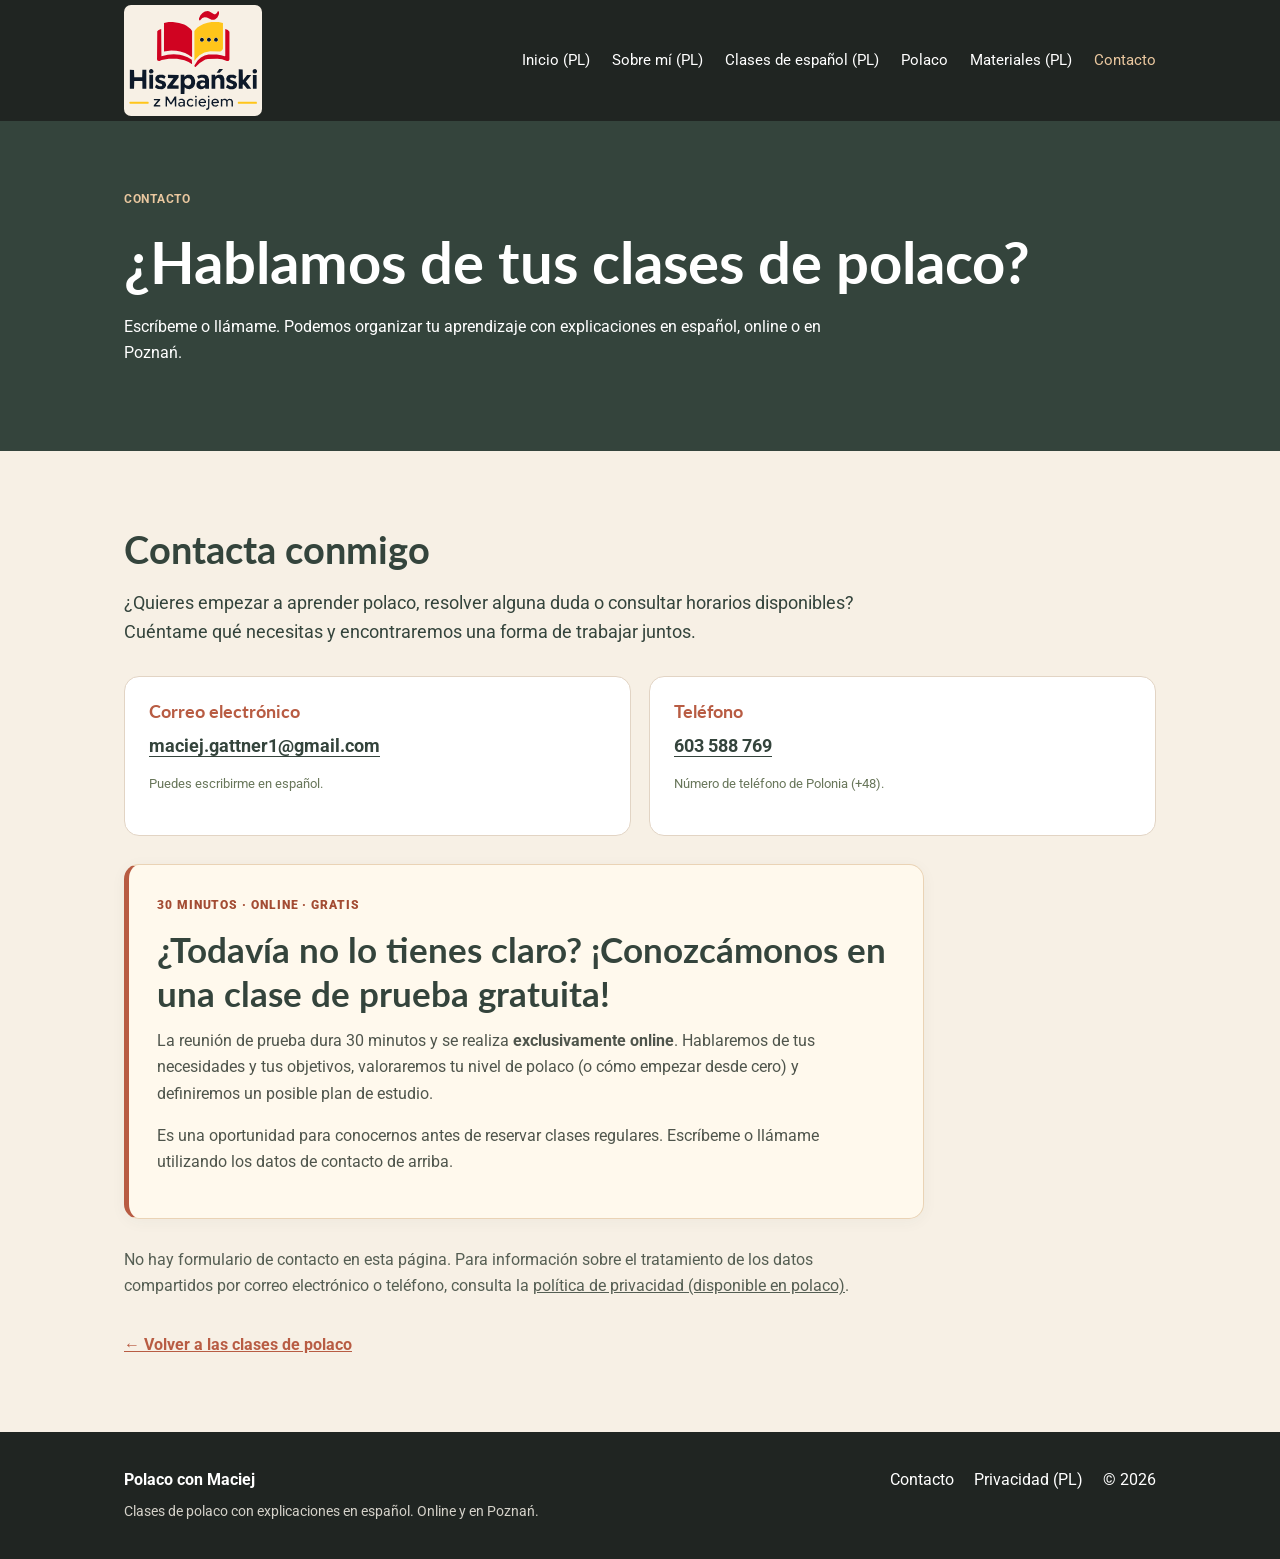
==== contacto.html @ c1d34b54 "Add Spanish-language Polish tutoring contact page with email, phone and free trial" ====
<!doctype html>
<html lang="es">
<head>
  <meta charset="UTF-8">
  <meta name="viewport" content="width=device-width,initial-scale=1">
  <meta name="description" content="Contacto para clases de polaco con explicaciones en español. Consulta una clase de prueba online gratuita de 30 minutos con Maciej.">
  <meta name="theme-color" content="#34443c">
  <title>Contacto | Polaco con Maciej</title>
  <link rel="icon" href="assets/img/favicon.svg" type="image/svg+xml">
  <link rel="stylesheet" href="assets/css/style.css?v=20261107-polaco">
  <style>
    .contacto-page .contacto-intro{font-size:1.1rem;line-height:1.7;max-width:740px}
    .contacto-page .contacto-methods{display:grid;grid-template-columns:repeat(2,minmax(0,1fr));gap:18px;margin:28px 0}
    .contacto-page .contacto-method{background:#fff;border:1px solid #e2d4c4;border-radius:15px;padding:24px;min-width:0}
    .contacto-page .contacto-method h3{color:#b85c43;margin-bottom:8px}
    .contacto-page .contacto-method a{font-size:1.12rem;font-weight:700;overflow-wrap:anywhere;text-underline-offset:4px}
    .contacto-page .contacto-card{max-width:800px}
    .contacto-page .contacto-card h2{font-size:clamp(1.55rem,3.2vw,2.2rem);margin:10px 0 13px}
    .contacto-page .contacto-card p{max-width:720px}
    .contacto-page .contacto-notice{max-width:780px;margin-top:28px;color:#555e53}
    .contacto-page .contacto-back{display:inline-block;margin-top:16px;color:#b85c43;font-weight:700}
    @media(max-width:750px){.contacto-page .contacto-methods{grid-template-columns:1fr}.contacto-page .contacto-method{padding:18px}}
  </style>
</head>
<body>
<a class="skip" href="#main">Ir al contenido</a>
<header class="header"><div class="wrap nav">
  <a class="brand" href="index.html" aria-label="Hiszpański z Maciejem — volver a la página principal"><img src="assets/img/logo-stacked.svg" alt="Hiszpański z Maciejem"></a>
  <button id="menu-toggle" aria-label="Abrir menú" aria-controls="main-nav" aria-expanded="false">☰</button>
  <nav id="main-nav" aria-label="Navegación principal">
    <a href="index.html" lang="pl">Inicio (PL)</a>
    <a href="o-mnie.html" lang="pl">Sobre mí (PL)</a>
    <a href="lekcje.html" lang="pl">Clases de español (PL)</a>
    <a href="polaco.html">Polaco</a>
    <a href="materialy.html" lang="pl">Materiales (PL)</a>
    <a href="contacto.html" aria-current="page">Contacto</a>
  </nav>
</div></header>
<main id="main" class="contacto-page">
  <section class="page-hero"><div class="wrap">
    <p class="eyebrow">CONTACTO</p>
    <h1>¿Hablamos de tus clases de polaco?</h1>
    <p>Escríbeme o llámame. Podemos organizar tu aprendizaje con explicaciones en español, online o en Poznań.</p>
  </div></section>
  <section class="section"><div class="wrap">
    <h2>Contacta conmigo</h2>
    <p class="contacto-intro">¿Quieres empezar a aprender polaco, resolver alguna duda o consultar horarios disponibles? Cuéntame qué necesitas y encontraremos una forma de trabajar juntos.</p>
    <div class="contacto-methods" id="datos">
      <div class="contacto-method"><h3>Correo electrónico</h3><a href="mailto:maciej.gattner1@gmail.com">maciej.gattner1@gmail.com</a><p class="small">Puedes escribirme en español.</p></div>
      <div class="contacto-method"><h3>Teléfono</h3><a href="tel:+48603588769">603 588 769</a><p class="small">Número de teléfono de Polonia (+48).</p></div>
    </div>
    <section class="trial-card contacto-card" aria-labelledby="contacto-prueba">
      <span class="trial-label">30 MINUTOS · ONLINE · GRATIS</span>
      <h2 id="contacto-prueba">¿Todavía no lo tienes claro? ¡Conozcámonos en una clase de prueba gratuita!</h2>
      <p>La reunión de prueba dura 30 minutos y se realiza <strong>exclusivamente online</strong>. Hablaremos de tus necesidades y tus objetivos, valoraremos tu nivel de polaco (o cómo empezar desde cero) y definiremos un posible plan de estudio.</p>
      <p>Es una oportunidad para conocernos antes de reservar clases regulares. Escríbeme o llámame utilizando los datos de contacto de arriba.</p>
    </section>
    <p class="contacto-notice">No hay formulario de contacto en esta página. Para información sobre el tratamiento de los datos compartidos por correo electrónico o teléfono, consulta la <a href="polityka-prywatnosci.html" lang="pl">política de privacidad (disponible en polaco)</a>.</p>
    <a class="contacto-back" href="polaco.html">← Volver a las clases de polaco</a>
  </div></section>
</main>
<footer><div class="wrap footer-inner">
  <section><strong>Polaco con Maciej</strong><p>Clases de polaco con explicaciones en español. Online y en Poznań.</p></section>
  <div class="foot-links"><a href="contacto.html" aria-current="page">Contacto</a><a href="polityka-prywatnosci.html" lang="pl">Privacidad (PL)</a><span>© <span id="year">2026</span></span></div>
</div></footer>
<script src="assets/js/main.js?v=20261105-koleta" defer></script>
</body>
</html>
---- assets/css/style.css ----
@import url('https://fonts.googleapis.com/css2?family=Lato:wght@400;700;900&family=Roboto:wght@400;500;700&display=swap');
:root{--cream:#F7F0E5;--sand:#E8DDCA;--terra:#B85C43;--green:#34443C;--olive:#68765A;--ink:#34443C;--muted:#5F625A;--gold:#E9C79F}*{box-sizing:border-box}html{scroll-behavior:smooth}body{margin:0;background:var(--cream);color:var(--ink);font-family:Roboto,Arial,sans-serif;line-height:1.65}img{max-width:100%;display:block}h1,h2,h3{font-family:Lato,Arial,sans-serif;line-height:1.25;margin:0 0 16px}h1{font-size:clamp(2.1rem,5vw,3.6rem)}h2{font-size:clamp(1.65rem,3.6vw,2.4rem)}h3{font-size:1.1rem}p{margin:0 0 16px}a{color:inherit}.wrap{max-width:1080px;margin:auto;padding:0 24px}.skip{position:absolute;top:-100px;left:8px;background:#fff;z-index:10;padding:8px}.skip:focus{top:8px}.header{background:#202522;position:relative;z-index:5}.nav{display:flex;align-items:center;justify-content:space-between;gap:22px;min-height:116px;padding-top:5px;padding-bottom:5px}.brand{display:flex;flex:0 0 auto;align-items:center;justify-content:center;background:var(--cream);border-radius:7px;padding:4px;line-height:0}.brand img{display:block;width:130px;max-width:100%;height:auto}nav{display:flex;gap:22px;align-items:center}nav a{color:#fff;text-decoration:none;font-size:.95rem}nav a:hover,nav a[aria-current]{color:var(--gold)}#menu-toggle{display:none;background:none;border:1px solid #fff;color:#fff;border-radius:6px;padding:5px 12px;font-size:23px}.hero{background:var(--green);color:#fff}.hero-photo{height:clamp(190px,26vw,340px);background:linear-gradient(#0004,#0005),url('../img/nauka.jpg') center 43%/cover no-repeat}.hero-content{padding-top:42px;padding-bottom:52px}.hero h1{margin-bottom:18px}.hero-content>p:not(.eyebrow){max-width:620px;font-size:1.12rem}.hero-price{color:var(--gold);font-weight:700;margin:20px 0 25px}.eyebrow{text-transform:uppercase;color:var(--terra);font-weight:700;letter-spacing:.06em;font-size:.78rem;margin-bottom:16px}.hero .eyebrow,.dark .eyebrow{color:var(--gold)}.actions{display:flex;gap:12px;flex-wrap:wrap}.btn{appearance:none;display:inline-block;background:var(--terra);color:white;border:1px solid var(--terra);border-radius:9px;padding:12px 22px;text-decoration:none;cursor:pointer;font:700 1rem Roboto,Arial,sans-serif;text-align:center}.btn:hover{filter:brightness(.94)}.btn-light{background:var(--cream);border-color:var(--cream);color:var(--green)}.btn-outline-light{background:transparent;border-color:var(--cream);color:var(--cream)}.btn-line{background:transparent;color:var(--terra)}.btn.full{display:block;margin-top:16px}.section{padding:74px 0}.section:nth-of-type(odd){background:#F1E7D8}.section.dark{background:var(--green);color:white}.lead{font-size:1.06rem;max-width:750px;color:var(--muted)}.dark .lead{color:#F0E6D8}.split{display:grid;grid-template-columns:minmax(0,1fr) minmax(0,1.2fr);align-items:center;gap:45px;margin-top:25px}.portrait{width:100%;max-width:400px;max-height:470px;object-fit:cover;object-position:center 35%;border-radius:18px}.cards{display:grid;gap:16px;margin-top:24px}.two{grid-template-columns:repeat(2,minmax(0,1fr))}.three{grid-template-columns:repeat(3,minmax(0,1fr))}.offer-grid{display:grid;grid-template-columns:repeat(2,minmax(0,1fr));gap:13px;margin-top:23px}.offer-card{background:white;border-radius:15px;padding:20px;display:flex;align-items:flex-start;gap:16px}.offer-card p{color:#625D56;font-size:.91rem;margin:0}.offer-card h3{margin:0 0 5px}.offer-icon{font-size:25px}.price-card,.tile,.material-card{background:white;border:1px solid #E2D4C4;border-radius:16px;padding:25px}.price-card h3{margin-bottom:20px}.price{font-size:2rem;color:var(--terra);font-weight:900;margin-bottom:5px}.price.alt{font-size:1.35rem;color:var(--green)}.price-card p:last-child{color:var(--muted);margin:0}.tile{text-decoration:none;color:var(--green)}.tile>span{font-size:26px}.tile h3{margin:8px 0}.tile p{color:var(--muted);margin:0}.dark .tile{color:var(--green)}.page-hero{background:var(--green);color:white;padding:68px 0}.page-hero p{max-width:750px}.page-hero .eyebrow{color:var(--gold)}.reading{max-width:780px}.reading h2{margin:28px 0 14px}.note{background:#fff4db;border-left:4px solid var(--terra);padding:14px 18px;border-radius:6px;color:#604e3f}.steps{padding-left:24px}.steps li{margin:12px 0}.filters{display:grid;grid-template-columns:2fr 1fr 1fr;gap:12px;margin:0 0 16px}.filters label,.contact-form label{font-weight:700;font-size:.88rem;display:block}input,select,textarea{width:100%;padding:12px;border:1px solid #c8b9a7;border-radius:9px;font:inherit;background:#fff;color:var(--ink);margin-top:6px}input:focus,select:focus,textarea:focus{outline:2px solid var(--terra);outline-offset:1px}.small{font-size:.82rem;color:var(--olive);margin-top:12px}.center{text-align:center}.material-card{display:flex;flex-direction:column;gap:9px}.material-card h3{margin:0}.material-card p{color:var(--muted);font-size:.92rem;margin:0;flex:1}.chip{display:inline-block;font-size:.74rem;background:#E9DCC8;border-radius:30px;padding:3px 9px;width:max-content;font-weight:700}.material-card a{color:var(--terra);font-weight:700}.back{display:inline-block;margin-bottom:15px;color:var(--terra)}.example{padding:13px 16px;background:white;border-left:3px solid var(--olive);margin:10px 0;border-radius:5px}.example strong{display:block}.example span{color:var(--muted)}fieldset{border:1px solid #D8C9B7;border-radius:12px;padding:18px;margin:18px 0;background:#fff}legend{font-weight:700;padding:0 5px}.answer{display:block;margin:9px 0}.answer input{width:auto;margin:0 8px 0 0}.feedback{font-size:.9rem;margin-top:8px;font-weight:700}.contact-form{display:grid;gap:18px}.foot-links{display:flex;gap:20px;flex-wrap:wrap}footer{background:#202522;color:white;padding:35px 0}.footer-inner{display:flex;justify-content:space-between;gap:25px}.footer-inner p{max-width:440px;font-size:.88rem;color:#d5d2ca;margin:7px 0 0}footer a{text-decoration:none}footer a:hover{text-decoration:underline}[hidden]{display:none!important}:focus-visible{outline:3px solid #DCA96C;outline-offset:3px}@media(max-width:750px){.nav{min-height:84px;padding-top:5px;padding-bottom:5px}.brand img{width:90px}#menu-toggle{display:block;order:2}nav{display:none;position:absolute;top:100%;left:0;right:0;background:#202522;padding:12px 24px 22px;flex-direction:column;align-items:flex-start}nav.open{display:flex}.hero-photo{height:225px}.hero-content{padding-top:35px;padding-bottom:35px}.section{padding:48px 0}.split,.offer-grid,.two,.three{grid-template-columns:1fr}.portrait{max-width:340px;max-height:450px}.filters{grid-template-columns:1fr}.footer-inner{flex-direction:column}.wrap{padding-left:18px;padding-right:18px}.actions{flex-direction:column}.actions .btn{width:100%}}@media print{.header,footer,.btn,.back,.contact-form,.actions{display:none!important}body{background:#fff!important}.section,.page-hero{background:#fff!important;color:#000!important;padding:12px}.wrap{max-width:100%}.quiz button{display:none}}

/* Czytelne zakończenie sekcji kontaktowej na stronie głównej. */
.contact-tagline{font-family:Lato,Arial,sans-serif;font-size:clamp(1.1rem,2.2vw,1.3rem);font-weight:900;line-height:1.4;color:var(--green);margin:20px 0 0;padding-left:14px;border-left:4px solid var(--terra);text-align:left}

/* Rozbudowane materiały dydaktyczne: wyjaśnienia, czytanki i słowniczki. */
.grammar-rule{background:#fff;border:1px solid #e2d4c4;border-radius:12px;padding:18px 20px;margin:14px 0}
.grammar-rule h3{color:var(--terra);font-size:1.13rem;margin:0 0 8px}
.grammar-rule p{margin:0 0 10px}
.grammar-rule p:last-child{margin-bottom:0}
.grammar-rule-example{background:#f7f0e5;border-left:3px solid var(--olive);padding:8px 12px;border-radius:3px}
.grammar-rule-example strong{color:var(--green)}
.reading-text{background:#fff;border-left:5px solid var(--terra);border-radius:10px;padding:23px 25px;font-size:1.08rem;line-height:1.85}
.reading-text p:last-child{margin-bottom:0}
.lesson-glossary{display:grid;grid-template-columns:repeat(2,minmax(0,1fr));gap:10px 15px}
.glossary-entry{background:#fff;border:1px solid #e2d4c4;padding:12px 15px;border-radius:9px}
.glossary-entry dt{font-weight:700;color:var(--green)}
.glossary-entry dd{margin:4px 0 0;color:var(--muted)}
.quiz-heading{margin:24px 0 12px;color:var(--terra)}
.quiz fieldset:focus-within{border-color:var(--terra)}
@media(max-width:750px){.lesson-glossary{grid-template-columns:1fr}.reading-text{padding:18px}}


/* Gry edukacyjne: krzyżówki, wykreślanki oraz uzupełnianie luk. */
.game-panel{background:#fffaf2;border:1px solid #e2d4c4;border-radius:18px;padding:clamp(16px,3vw,30px);max-width:100%}
.game-instruction{color:var(--muted);max-width:760px;margin:0 0 22px}
.game-grid-scroll{max-width:100%;overflow-x:auto;overflow-y:hidden;padding-bottom:9px;overscroll-behavior-x:contain}
.cross-grid,.search-grid{--cell:39px;display:grid;grid-template-columns:repeat(var(--cols),var(--cell));gap:3px;width:max-content;margin:auto;padding:12px;background:#e8ddca;border-radius:12px}
.cross-cell,.search-cell{width:var(--cell);height:var(--cell);position:relative}
.cross-cell.blocked{background:transparent}
.cross-cell .cross-num{position:absolute;top:0;left:3px;font-size:.57rem;line-height:1.3;color:#4e5d55;pointer-events:none;z-index:1}
.cross-cell .cross-letter{display:block;width:100%;height:100%;margin:0;padding:9px 2px 0;background:white;color:#162b26;text-align:center;font:700 1.13rem Lato,Arial,sans-serif;border:1px solid #cbbda9;border-radius:3px;min-width:0}
.cross-cell.active .cross-letter{background:#fff4d6;border-color:#b78547}
.cross-cell.incorrect .cross-letter{background:#ffe5e0;border:2px solid #b85c43}
.cross-clues{display:grid;grid-template-columns:repeat(2,minmax(0,1fr));gap:22px;margin-top:25px}
.cross-clue-panel{min-width:0}
.cross-clue-panel h3{color:var(--terra);margin:0 0 12px}
.cross-clue{display:block;width:100%;margin:0 0 7px;padding:11px 13px;text-align:left;line-height:1.5;font:inherit;color:var(--green);background:white;border:1px solid #e2d4c4;border-radius:8px;cursor:pointer}
.cross-clue:hover,.cross-clue[aria-pressed="true"]{background:#fff0d1;border-color:#bf936a}
.search-cell{display:flex;align-items:center;justify-content:center;border:1px solid #d8c9b7;background:white;color:#253b32;border-radius:5px;cursor:pointer;font:700 1rem Lato,Arial,sans-serif;padding:0;touch-action:manipulation}
.search-cell:hover{background:#fff0d1}
.search-cell.chosen{background:#ffd388;border:2px solid var(--terra)}
.search-cell.found{background:#cadfc5;border-color:#4d7c51;color:#173e25}
.search-cell.chosen.found{outline:2px solid var(--terra)}
.search-words{list-style:none;display:grid;grid-template-columns:repeat(auto-fit,minmax(115px,1fr));gap:9px;margin:16px 0;padding:0}
.search-words li{border:1px solid #e2d4c4;background:white;border-radius:8px;padding:8px 10px;font-weight:700;text-align:center;letter-spacing:.025em}
.search-words li.word-found{background:#e2f0df;color:#3b6841;text-decoration:line-through}
.game-progress{font-weight:700;margin:18px 0 0}
.game-actions{display:flex;flex-wrap:wrap;align-items:center;gap:10px;margin-top:22px}
.game-actions .btn{min-height:44px}
.game-status{margin:18px 0 0;font-weight:700;min-height:1.5em;color:var(--green)}
.gap-paragraph{background:white;border:1px solid #e2d4c4;border-radius:12px;padding:18px 20px;line-height:2.8;font-size:1.06rem}
.gap-inline{display:inline-flex;align-items:center;gap:5px;margin:2px 4px 2px 2px;vertical-align:baseline}
.gap-input{width:12ch;max-width:38vw;min-width:8ch;margin:0;padding:6px 7px;border-radius:6px;border:1.5px solid #bca38c;background:#fff;font:700 1rem Roboto,Arial,sans-serif;text-align:center}
.gap-input.gap-correct{border-color:#34834d;background:#eaf7e9}
.gap-input.gap-wrong{border-color:#b85c43;background:#ffece4}
.gap-hint{color:#625d56;font-size:.68rem;white-space:normal;line-height:1.3;max-width:140px}
.gap-bank{background:#f7f0e5;border:1px solid #e2d4c4;border-radius:12px;padding:16px;margin:0 0 22px}
.gap-bank h3{font-size:1rem;margin-bottom:12px}
.gap-bank-list{display:flex;flex-wrap:wrap;gap:8px}
.gap-bank-button{border:1px solid #bea790;background:white;color:var(--green);font:700 .94rem Roboto,Arial,sans-serif;border-radius:20px;padding:8px 14px;cursor:pointer}
.gap-bank-button:hover{background:#fff0d1}
.gap-feedback{padding-left:22px;margin-top:20px}
.gap-feedback li{margin:7px 0}
.feedback-ok{color:#267343}
.feedback-error{color:#8f4333}
.game-library{border-top:1px solid #e2d4c4}
.game-library .filters{max-width:310px;display:block;margin:15px 0 20px}
.game-library .filters select{margin-top:6px}
@media(max-width:750px){
.cross-grid,.search-grid{--cell:33px;gap:2px;padding:9px}
.cross-cell .cross-letter{font-size:.95rem;padding-top:7px}
.cross-cell .cross-num{font-size:.49rem;left:2px}
.cross-clues{grid-template-columns:1fr;gap:17px}
.game-actions{flex-direction:column;align-items:stretch}
.game-actions .btn{width:100%}
.gap-paragraph{padding:12px;line-height:2.5}
.gap-hint{max-width:110px;font-size:.62rem}
.game-panel{padding:12px}
}
@media print{.game-actions,.game-status,.gap-bank{display:none!important}.game-panel{border:none;padding:0}.cross-grid,.search-grid{print-color-adjust:exact;-webkit-print-color-adjust:exact}.gap-input{border:1px solid #777}}


/* Opinie uczniów: karuzela zamiast lewego bloku stopki po dodaniu opinii. */
.footer-reviews{flex:1 1 480px;max-width:580px;min-width:0;padding:4px 0 0}
.footer-review-title{font-size:1.05rem;color:#f7f0e5;margin:0 0 13px}
.footer-review-quote{font-size:clamp(.96rem,1.5vw,1.08rem);font-style:italic;line-height:1.7;color:#f5ede0;margin:0;min-height:78px;max-width:540px}
.footer-review-author{display:block;margin-top:9px;font-size:.84rem;font-weight:700;font-style:normal;color:var(--gold)}
.footer-review-controls{display:flex;align-items:center;gap:12px;margin-top:15px}
.footer-review-counter{color:#d5d2ca;font-size:.82rem;font-variant-numeric:tabular-nums}
.footer-review-arrow{display:inline-flex;align-items:center;justify-content:center;min-width:36px;min-height:36px;padding:0;border:1px solid #8a8c83;border-radius:50%;background:transparent;color:white;font-size:1.15rem;cursor:pointer}
.footer-review-arrow:hover{background:#ffffff21;border-color:var(--gold)}
.footer-review-enter{animation:footer-review-fade .35s ease-out}
@keyframes footer-review-fade{from{opacity:.25;transform:translateY(4px)}to{opacity:1;transform:translateY(0)}}
@media(max-width:750px){.footer-reviews{max-width:100%;flex:auto}.footer-review-quote{min-height:0}}
@media(prefers-reduced-motion:reduce){.footer-review-enter{animation:none}}
@media print{.footer-review-controls{display:none!important}}

/* Bezpłatna lekcja próbna online */
.hero-trial{max-width:680px;margin:-7px 0 25px;font-size:1rem!important;line-height:1.6;color:#f4eadb}
.hero-trial strong{color:#ffe2a8}
.hero-trial a{color:#ffe2a8;font-weight:700;text-decoration:underline;text-underline-offset:3px}
.trial-card{margin:28px 0 24px;padding:26px 28px;border-radius:15px;border:1px solid #ead3b5;border-left:5px solid var(--terra);background:#fff9ed;box-shadow:0 3px 16px #34443c0b;scroll-margin-top:22px}
.trial-card h3{font-size:clamp(1.3rem,2.5vw,1.62rem);margin:10px 0 13px;color:var(--green)}
.trial-card p{color:#4f554c;max-width:690px}
.trial-card .btn{margin-top:5px}
.trial-label{display:inline-block;font-size:.77rem;font-weight:900;letter-spacing:.075em;color:#a34c33}
.trial-promo{display:flex;align-items:center;justify-content:space-between;gap:28px;margin-top:25px;padding:24px 26px;border-radius:15px;background:#fffaf2;border:1px solid #e3d0b7;border-left:5px solid var(--terra)}
.trial-promo h3{font-size:clamp(1.15rem,2.2vw,1.42rem);margin:6px 0 8px;color:var(--green)}
.trial-promo p{color:#565b52;margin:0;max-width:610px}
.trial-promo .btn{flex:0 0 auto}
@media(max-width:750px){.trial-card{padding:20px 18px}.trial-promo{flex-direction:column;align-items:stretch;padding:21px 18px;gap:18px}.trial-promo .btn{width:100%}.hero-trial{font-size:.95rem!important}}

/* Większy odstęp pod zaproszeniem na lekcję próbną w sekcji zapisów. */
.lesson-trial-card{margin-top:28px;margin-bottom:46px}
@media(max-width:750px){.lesson-trial-card{margin-bottom:34px}}
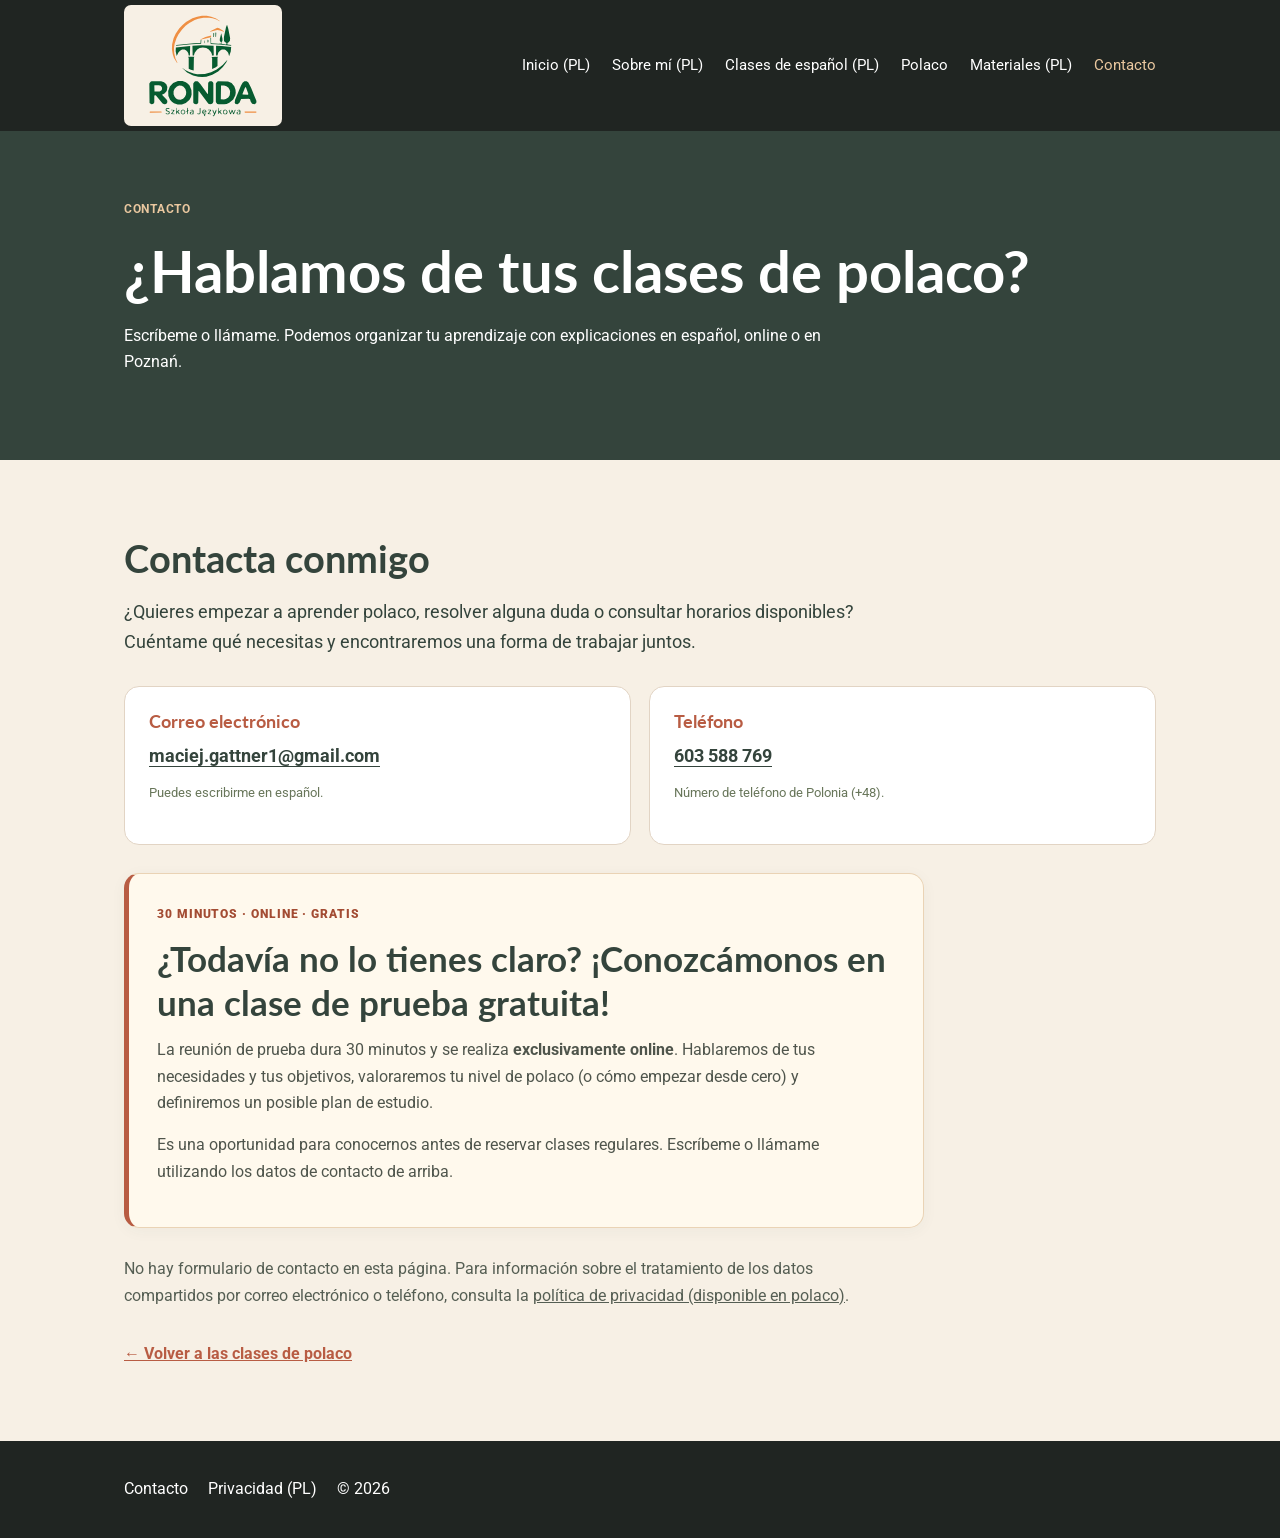
==== commit e79d3b01: "Display RONDA logo, simplify footer" ====
--- a/contacto.html
+++ b/contacto.html
@@ -6,8 +6,8 @@
   <meta name="description" content="Contacto para clases de polaco con explicaciones en español. Consulta una clase de prueba online gratuita de 30 minutos con Maciej.">
   <meta name="theme-color" content="#34443c">
   <title>Contacto | Polaco con Maciej</title>
-  <link rel="icon" href="assets/img/favicon.svg" type="image/svg+xml">
-  <link rel="stylesheet" href="assets/css/style.css?v=20261107-polaco">
+  <link rel="icon" href="assets/img/favicon.svg?v=20261110-ronda" type="image/svg+xml">
+  <link rel="stylesheet" href="assets/css/style.css?v=20261110-ronda">
   <style>
     .contacto-page .contacto-intro{font-size:1.1rem;line-height:1.7;max-width:740px}
     .contacto-page .contacto-methods{display:grid;grid-template-columns:repeat(2,minmax(0,1fr));gap:18px;margin:28px 0}
@@ -25,14 +25,14 @@
 <body>
 <a class="skip" href="#main">Ir al contenido</a>
 <header class="header"><div class="wrap nav">
-  <a class="brand" href="index.html" aria-label="Hiszpański z Maciejem — volver a la página principal"><img src="assets/img/logo-stacked.svg" alt="Hiszpański z Maciejem"></a>
+  <a class="brand" href="index.html" aria-label="RONDA — volver a la página principal"><img src="assets/img/logo-ronda.svg?v=20261110" alt="RONDA — Szkoła Językowa"></a>
   <button id="menu-toggle" aria-label="Abrir menú" aria-controls="main-nav" aria-expanded="false">☰</button>
   <nav id="main-nav" aria-label="Navegación principal">
-    <a href="index.html" lang="pl">Inicio (PL)</a>
-    <a href="o-mnie.html" lang="pl">Sobre mí (PL)</a>
-    <a href="lekcje.html" lang="pl">Clases de español (PL)</a>
+    <a href="index.html" title="Página disponible en polaco">Inicio (PL)</a>
+    <a href="o-mnie.html" title="Página disponible en polaco">Sobre mí (PL)</a>
+    <a href="lekcje.html" title="Página disponible en polaco">Clases de español (PL)</a>
     <a href="polaco.html">Polaco</a>
-    <a href="materialy.html" lang="pl">Materiales (PL)</a>
+    <a href="materialy.html" title="Página disponible en polaco">Materiales (PL)</a>
     <a href="contacto.html" aria-current="page">Contacto</a>
   </nav>
 </div></header>
@@ -55,14 +55,14 @@
       <p>La reunión de prueba dura 30 minutos y se realiza <strong>exclusivamente online</strong>. Hablaremos de tus necesidades y tus objetivos, valoraremos tu nivel de polaco (o cómo empezar desde cero) y definiremos un posible plan de estudio.</p>
       <p>Es una oportunidad para conocernos antes de reservar clases regulares. Escríbeme o llámame utilizando los datos de contacto de arriba.</p>
     </section>
-    <p class="contacto-notice">No hay formulario de contacto en esta página. Para información sobre el tratamiento de los datos compartidos por correo electrónico o teléfono, consulta la <a href="polityka-prywatnosci.html" lang="pl">política de privacidad (disponible en polaco)</a>.</p>
+    <p class="contacto-notice">No hay formulario de contacto en esta página. Para información sobre el tratamiento de los datos compartidos por correo electrónico o teléfono, consulta la <a href="polityka-prywatnosci.html" title="Disponible en polaco">política de privacidad (disponible en polaco)</a>.</p>
     <a class="contacto-back" href="polaco.html">← Volver a las clases de polaco</a>
   </div></section>
 </main>
 <footer><div class="wrap footer-inner">
-  <section><strong>Polaco con Maciej</strong><p>Clases de polaco con explicaciones en español. Online y en Poznań.</p></section>
-  <div class="foot-links"><a href="contacto.html" aria-current="page">Contacto</a><a href="polityka-prywatnosci.html" lang="pl">Privacidad (PL)</a><span>© <span id="year">2026</span></span></div>
+  
+  <div class="foot-links"><a href="contacto.html" aria-current="page">Contacto</a><a href="polityka-prywatnosci.html" title="Disponible en polaco">Privacidad (PL)</a><span>© <span id="year">2026</span></span></div>
 </div></footer>
-<script src="assets/js/main.js?v=20261105-koleta" defer></script>
+<script src="assets/js/main.js?v=20261109-opinie-karty" defer></script>
 </body>
 </html>
--- a/assets/css/style.css
+++ b/assets/css/style.css
@@ -82,21 +82,6 @@
 @media print{.game-actions,.game-status,.gap-bank{display:none!important}.game-panel{border:none;padding:0}.cross-grid,.search-grid{print-color-adjust:exact;-webkit-print-color-adjust:exact}.gap-input{border:1px solid #777}}
 
 
-/* Opinie uczniów: karuzela zamiast lewego bloku stopki po dodaniu opinii. */
-.footer-reviews{flex:1 1 480px;max-width:580px;min-width:0;padding:4px 0 0}
-.footer-review-title{font-size:1.05rem;color:#f7f0e5;margin:0 0 13px}
-.footer-review-quote{font-size:clamp(.96rem,1.5vw,1.08rem);font-style:italic;line-height:1.7;color:#f5ede0;margin:0;min-height:78px;max-width:540px}
-.footer-review-author{display:block;margin-top:9px;font-size:.84rem;font-weight:700;font-style:normal;color:var(--gold)}
-.footer-review-controls{display:flex;align-items:center;gap:12px;margin-top:15px}
-.footer-review-counter{color:#d5d2ca;font-size:.82rem;font-variant-numeric:tabular-nums}
-.footer-review-arrow{display:inline-flex;align-items:center;justify-content:center;min-width:36px;min-height:36px;padding:0;border:1px solid #8a8c83;border-radius:50%;background:transparent;color:white;font-size:1.15rem;cursor:pointer}
-.footer-review-arrow:hover{background:#ffffff21;border-color:var(--gold)}
-.footer-review-enter{animation:footer-review-fade .35s ease-out}
-@keyframes footer-review-fade{from{opacity:.25;transform:translateY(4px)}to{opacity:1;transform:translateY(0)}}
-@media(max-width:750px){.footer-reviews{max-width:100%;flex:auto}.footer-review-quote{min-height:0}}
-@media(prefers-reduced-motion:reduce){.footer-review-enter{animation:none}}
-@media print{.footer-review-controls{display:none!important}}
-
 /* Bezpłatna lekcja próbna online */
 .hero-trial{max-width:680px;margin:-7px 0 25px;font-size:1rem!important;line-height:1.6;color:#f4eadb}
 .hero-trial strong{color:#ffe2a8}
@@ -115,3 +100,71 @@
 /* Większy odstęp pod zaproszeniem na lekcję próbną w sekcji zapisów. */
 .lesson-trial-card{margin-top:28px;margin-bottom:46px}
 @media(max-width:750px){.lesson-trial-card{margin-bottom:34px}}
+
+/* Nawigacja po dodaniu strony Polaco con Maciej */
+@media (min-width:751px) and (max-width:1020px){
+  .nav{gap:12px}
+  .brand img{width:110px}
+  nav{gap:12px}
+  nav a{font-size:.86rem}
+}
+@media (min-width:751px) and (max-width:900px){
+  .nav{min-height:84px}
+  .brand img{width:90px}
+  #menu-toggle{display:block;order:2}
+  nav{display:none;position:absolute;top:100%;left:0;right:0;background:#202522;padding:12px 24px 22px;flex-direction:column;align-items:flex-start;gap:14px}
+  nav.open{display:flex}
+  nav a{font-size:.95rem}
+}
+
+/* Opinie uczniów na stronie głównej — statyczne karty, bez karuzeli */
+.testimonials-section{background:#fcf7ed}
+.testimonials-lead{max-width:760px;margin-bottom:32px}
+.testimonials-grid{display:grid;grid-template-columns:repeat(2,minmax(0,1fr));gap:24px;align-items:stretch}
+.testimonial-card{min-width:0;background:#fff;border:1px solid #e7d9c8;border-radius:18px;padding:clamp(22px,3vw,34px);box-shadow:0 7px 24px #34443c0c;display:flex;flex-direction:column}
+.testimonial-kicker{display:block;margin-bottom:18px;color:#a34c33;font-size:.74rem;font-weight:850;letter-spacing:.085em}
+.testimonial-details{margin:0;flex:1}
+.testimonial-details summary{list-style:none;cursor:pointer}
+.testimonial-details summary::-webkit-details-marker{display:none}
+.testimonial-details summary::marker{content:""}
+.testimonial-excerpt{display:block;font-size:clamp(1rem,1.7vw,1.12rem);line-height:1.75;font-style:italic;color:var(--green);overflow-wrap:anywhere}
+.testimonial-action{display:inline-flex;align-items:center;margin-top:17px;color:var(--terra);font-weight:800;font-size:.93rem;text-decoration:underline;text-underline-offset:4px}
+.testimonial-action-close,.testimonial-details[open] .testimonial-action-open{display:none}
+.testimonial-details[open] .testimonial-action-close{display:inline}
+.testimonial-details[open] .testimonial-excerpt{display:none}
+.testimonial-details summary:hover .testimonial-action{color:#8f3e2a}
+.testimonial-details summary:focus-visible{outline:3px solid var(--terra);outline-offset:6px;border-radius:4px}
+.testimonial-full{margin:20px 0 0;padding:0;border:0;color:#4b554d;font-size:1rem;line-height:1.8;overflow-wrap:anywhere}
+.testimonial-full p{margin:0 0 14px}
+.testimonial-full p:last-child{margin-bottom:0}
+.testimonial-author{display:block;margin-top:25px;padding-top:16px;border-top:1px solid #efe7dc;font-style:normal;font-weight:800;color:var(--green)}
+@media(max-width:750px){.testimonials-grid{grid-template-columns:1fr;gap:18px}.testimonials-lead{margin-bottom:25px}.testimonial-card{padding:23px 20px}}
+
+/* Klawiatura z hiszpańskimi znakami w krzyżówkach i lukach */
+.spanish-keyboard{display:flex;align-items:center;flex-wrap:wrap;gap:8px;padding:12px 14px;margin:16px 0 22px;background:#f7f0e5;border:1px solid #dfcbb1;border-radius:12px;position:sticky;top:8px;z-index:3;box-shadow:0 3px 12px #34443c12}
+.spanish-keyboard-label{font-size:.88rem;font-weight:800;color:var(--green);margin-right:4px}
+.spanish-key{min-width:42px;min-height:44px;padding:7px 10px;background:white;color:var(--green);border:1.5px solid #c5ae92;border-radius:9px;cursor:pointer;font:700 1.16rem Roboto,Arial,sans-serif;line-height:1}
+.spanish-key:hover{background:#fff3d8;border-color:var(--terra)}
+.spanish-key:active{background:#fce3c8}
+.spanish-key:focus-visible{outline:3px solid var(--terra);outline-offset:2px}
+@media(max-width:750px){.spanish-keyboard{gap:6px;padding:10px;margin:12px 0 18px;top:4px}.spanish-keyboard-label{flex:1 0 100%;margin-bottom:2px}.spanish-key{min-width:39px;min-height:44px;padding:7px 9px}}
+@media print{.spanish-keyboard{display:none}}
+
+/* Przy nieparzystej liczbie opinii ostatnia karta zajmuje cały drugi rząd. */
+@media(min-width:751px){.testimonials-grid>.testimonial-card:last-child:nth-child(odd){grid-column:1/-1}}
+
+/* Historia nazwy RONDA w sekcji O mnie */
+.ronda-story-section{background:#fcf8f1!important}
+.ronda-story{display:grid;grid-template-columns:minmax(0,.85fr) minmax(0,1.4fr);gap:clamp(22px,4vw,58px);padding:clamp(25px,4.5vw,52px);border:1px solid #e7d9c8;border-left:5px solid var(--terra);border-radius:18px;background:#fff;box-shadow:0 8px 28px #34443c0b}
+.ronda-story-intro{min-width:0}
+.ronda-story-intro h2{font-size:clamp(1.9rem,4.5vw,3.1rem);letter-spacing:-.035em;color:var(--green)}
+.ronda-story-motto{font-size:clamp(1.1rem,2.6vw,1.42rem);font-weight:700;line-height:1.5;color:var(--terra);max-width:230px}
+.ronda-story-text{min-width:0;color:#4e594f}
+.ronda-story-text p:last-child{margin-bottom:0}
+.ronda-story-text strong{color:var(--green)}
+@media(max-width:750px){.ronda-story{grid-template-columns:1fr;gap:15px;padding:24px 20px}.ronda-story-motto{max-width:none}}
+
+/* RONDA — nowe pionowe logo z mostem i podpisem szkoły */
+.brand img[src*="logo-ronda.svg"]{width:150px;height:auto}
+@media(max-width:1020px){.brand img[src*="logo-ronda.svg"]{width:120px}}
+@media(max-width:750px){.brand img[src*="logo-ronda.svg"]{width:104px}}
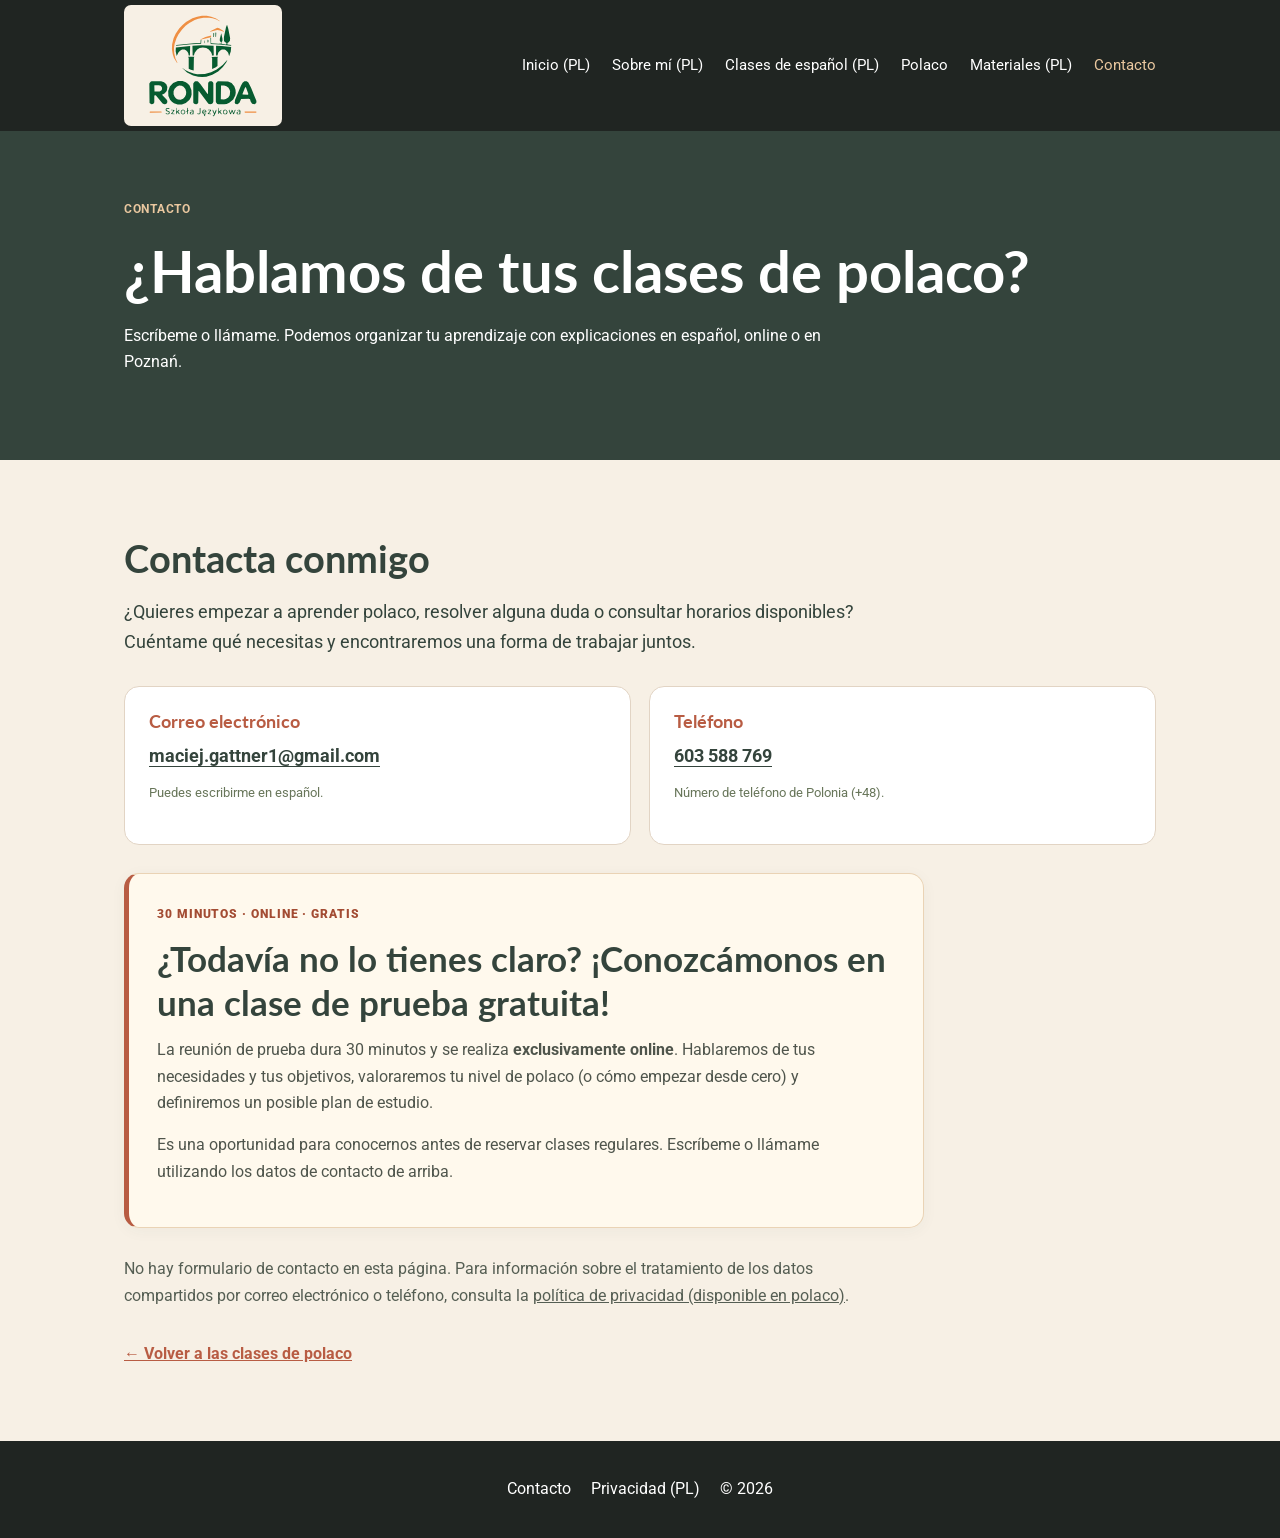
==== commit db7addca: "Unify RONDA branding in contacto.html" ====
--- a/contacto.html
+++ b/contacto.html
@@ -5,7 +5,7 @@
   <meta name="viewport" content="width=device-width,initial-scale=1">
   <meta name="description" content="Contacto para clases de polaco con explicaciones en español. Consulta una clase de prueba online gratuita de 30 minutos con Maciej.">
   <meta name="theme-color" content="#34443c">
-  <title>Contacto | Polaco con Maciej</title>
+  <title>Contacto | RONDA — Escuela de Idiomas</title>
   <link rel="icon" href="assets/img/favicon.svg?v=20261110-ronda" type="image/svg+xml">
   <link rel="stylesheet" href="assets/css/style.css?v=20261110-ronda">
   <style>
--- a/assets/css/style.css
+++ b/assets/css/style.css
@@ -168,3 +168,6 @@
 .brand img[src*="logo-ronda.svg"]{width:150px;height:auto}
 @media(max-width:1020px){.brand img[src*="logo-ronda.svg"]{width:120px}}
 @media(max-width:750px){.brand img[src*="logo-ronda.svg"]{width:104px}}
+
+/* Stopka po usunięciu opisu marki — wyśrodkowane linki */
+.footer-inner{justify-content:center}.foot-links{justify-content:center;align-items:center}
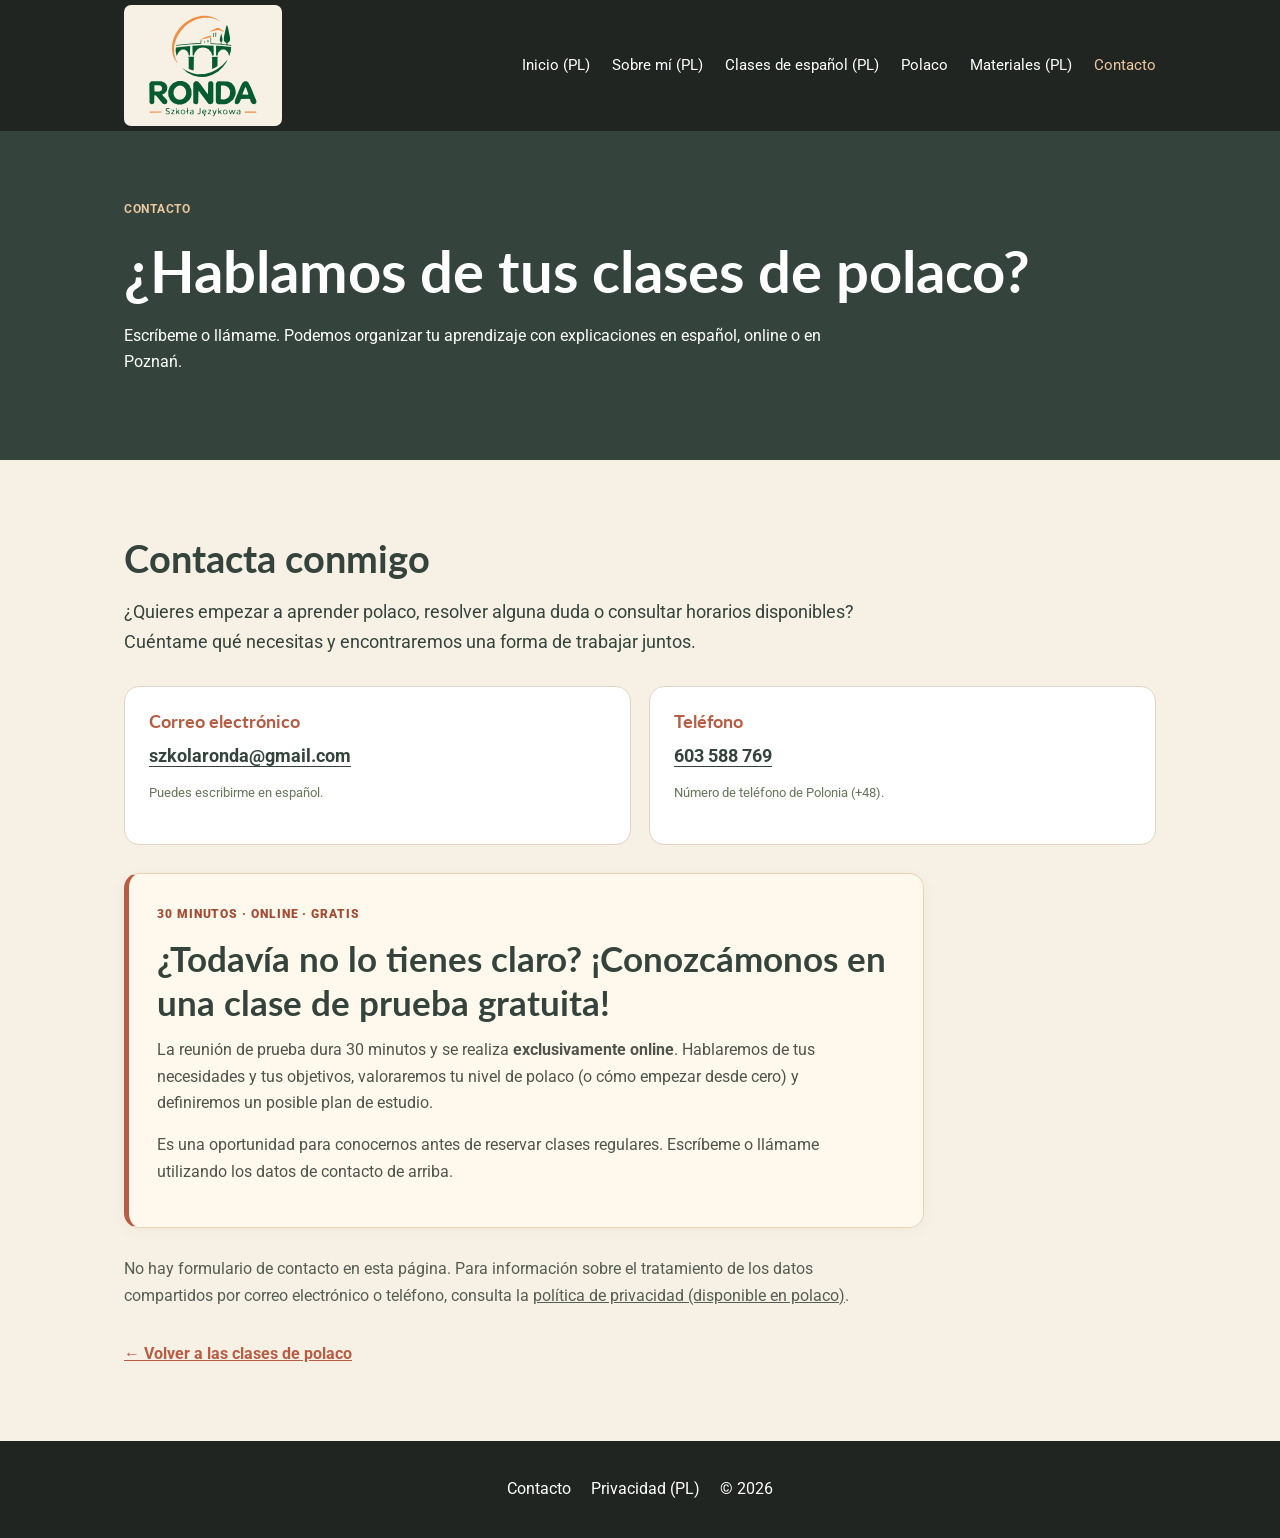
==== commit bc6d439e: "Switch RONDA contact email to szkolaronda@gmail.com in contacto.html" ====
--- a/contacto.html
+++ b/contacto.html
@@ -46,7 +46,7 @@
     <h2>Contacta conmigo</h2>
     <p class="contacto-intro">¿Quieres empezar a aprender polaco, resolver alguna duda o consultar horarios disponibles? Cuéntame qué necesitas y encontraremos una forma de trabajar juntos.</p>
     <div class="contacto-methods" id="datos">
-      <div class="contacto-method"><h3>Correo electrónico</h3><a href="mailto:maciej.gattner1@gmail.com">maciej.gattner1@gmail.com</a><p class="small">Puedes escribirme en español.</p></div>
+      <div class="contacto-method"><h3>Correo electrónico</h3><a href="mailto:szkolaronda@gmail.com">szkolaronda@gmail.com</a><p class="small">Puedes escribirme en español.</p></div>
       <div class="contacto-method"><h3>Teléfono</h3><a href="tel:+48603588769">603 588 769</a><p class="small">Número de teléfono de Polonia (+48).</p></div>
     </div>
     <section class="trial-card contacto-card" aria-labelledby="contacto-prueba">
